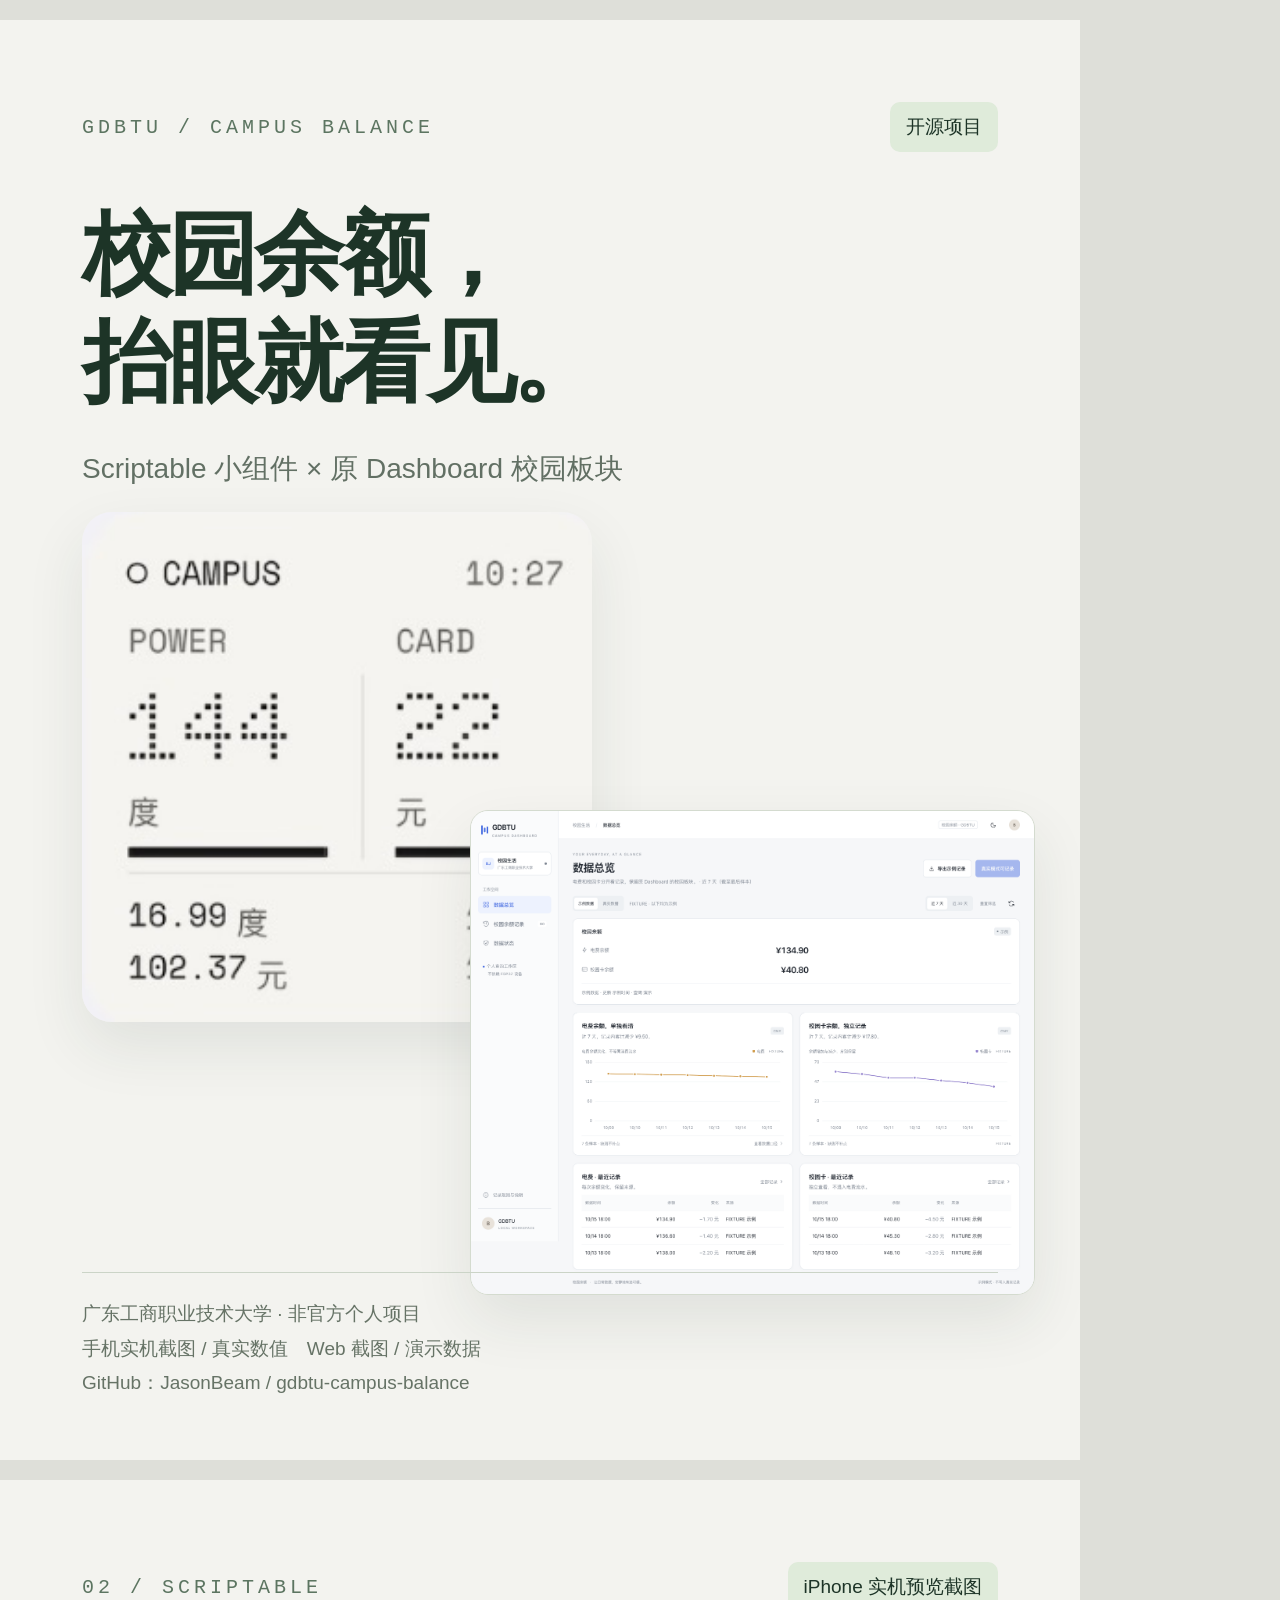
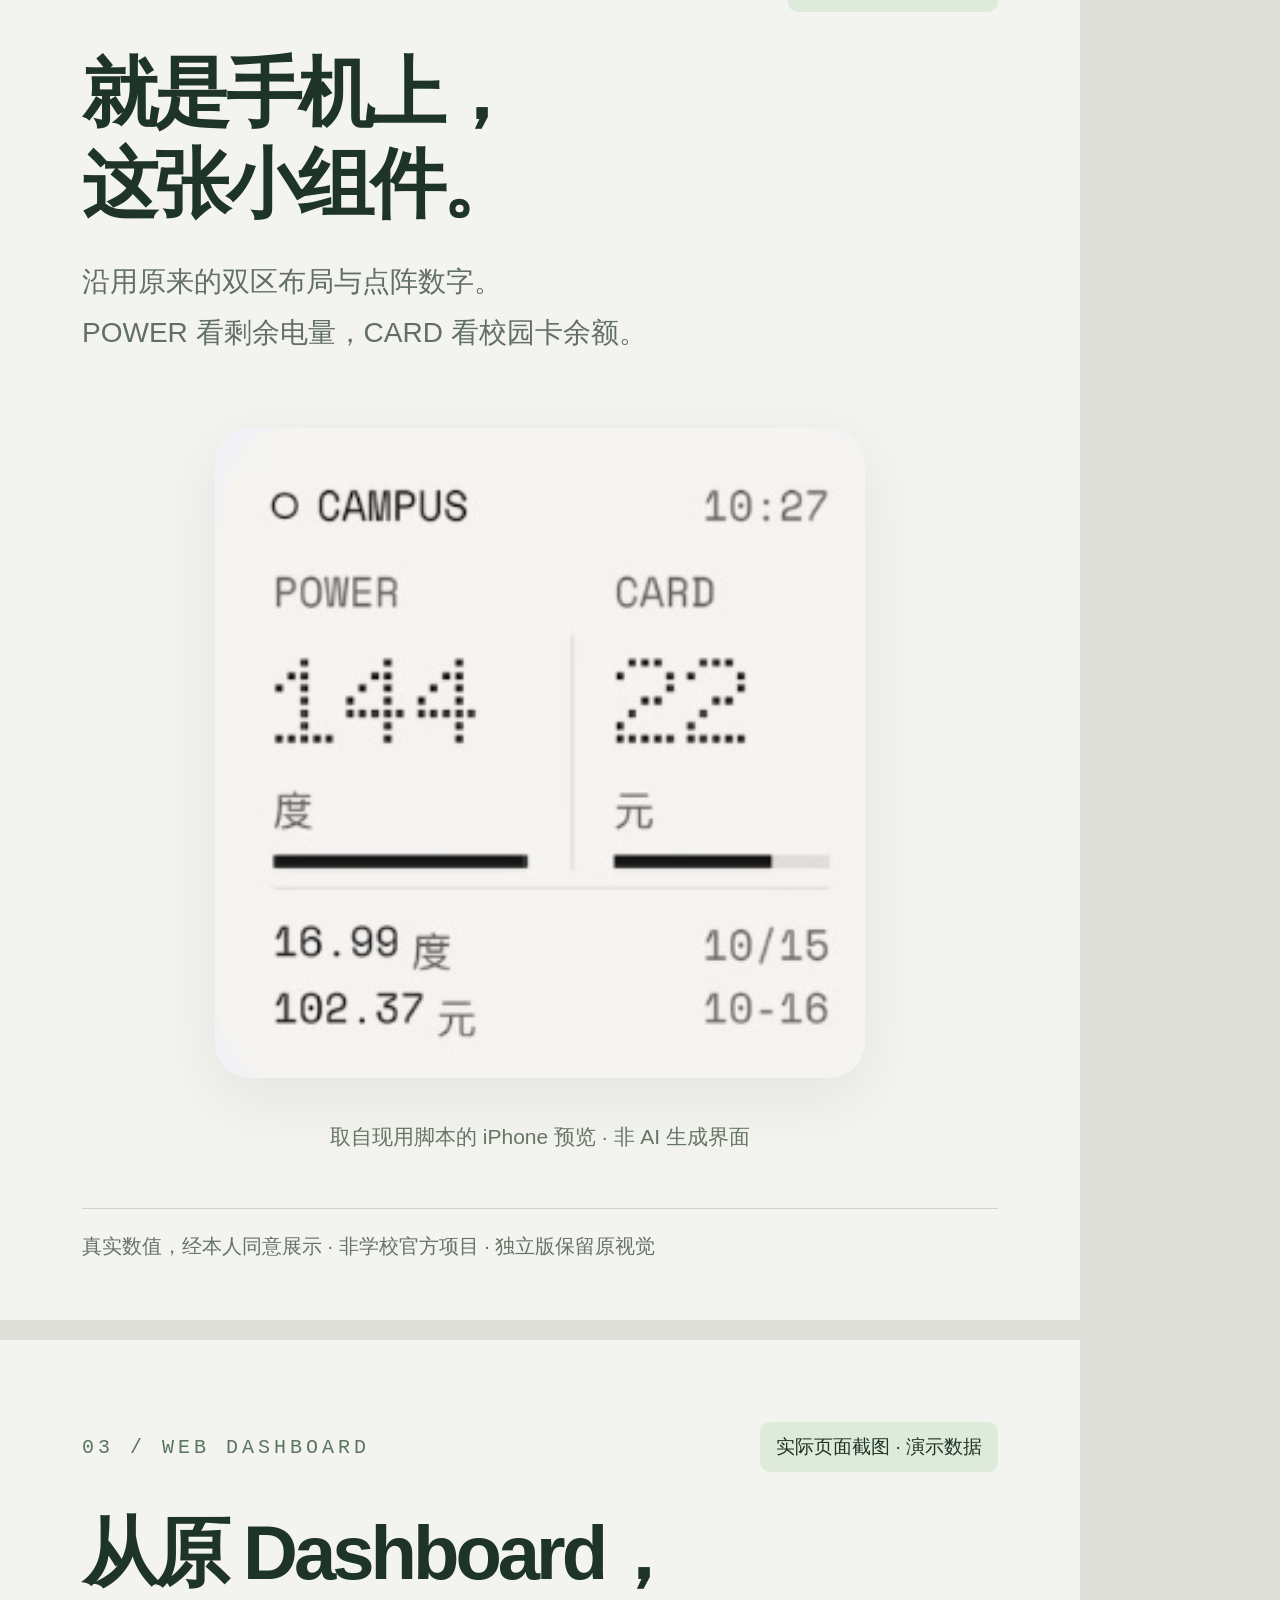
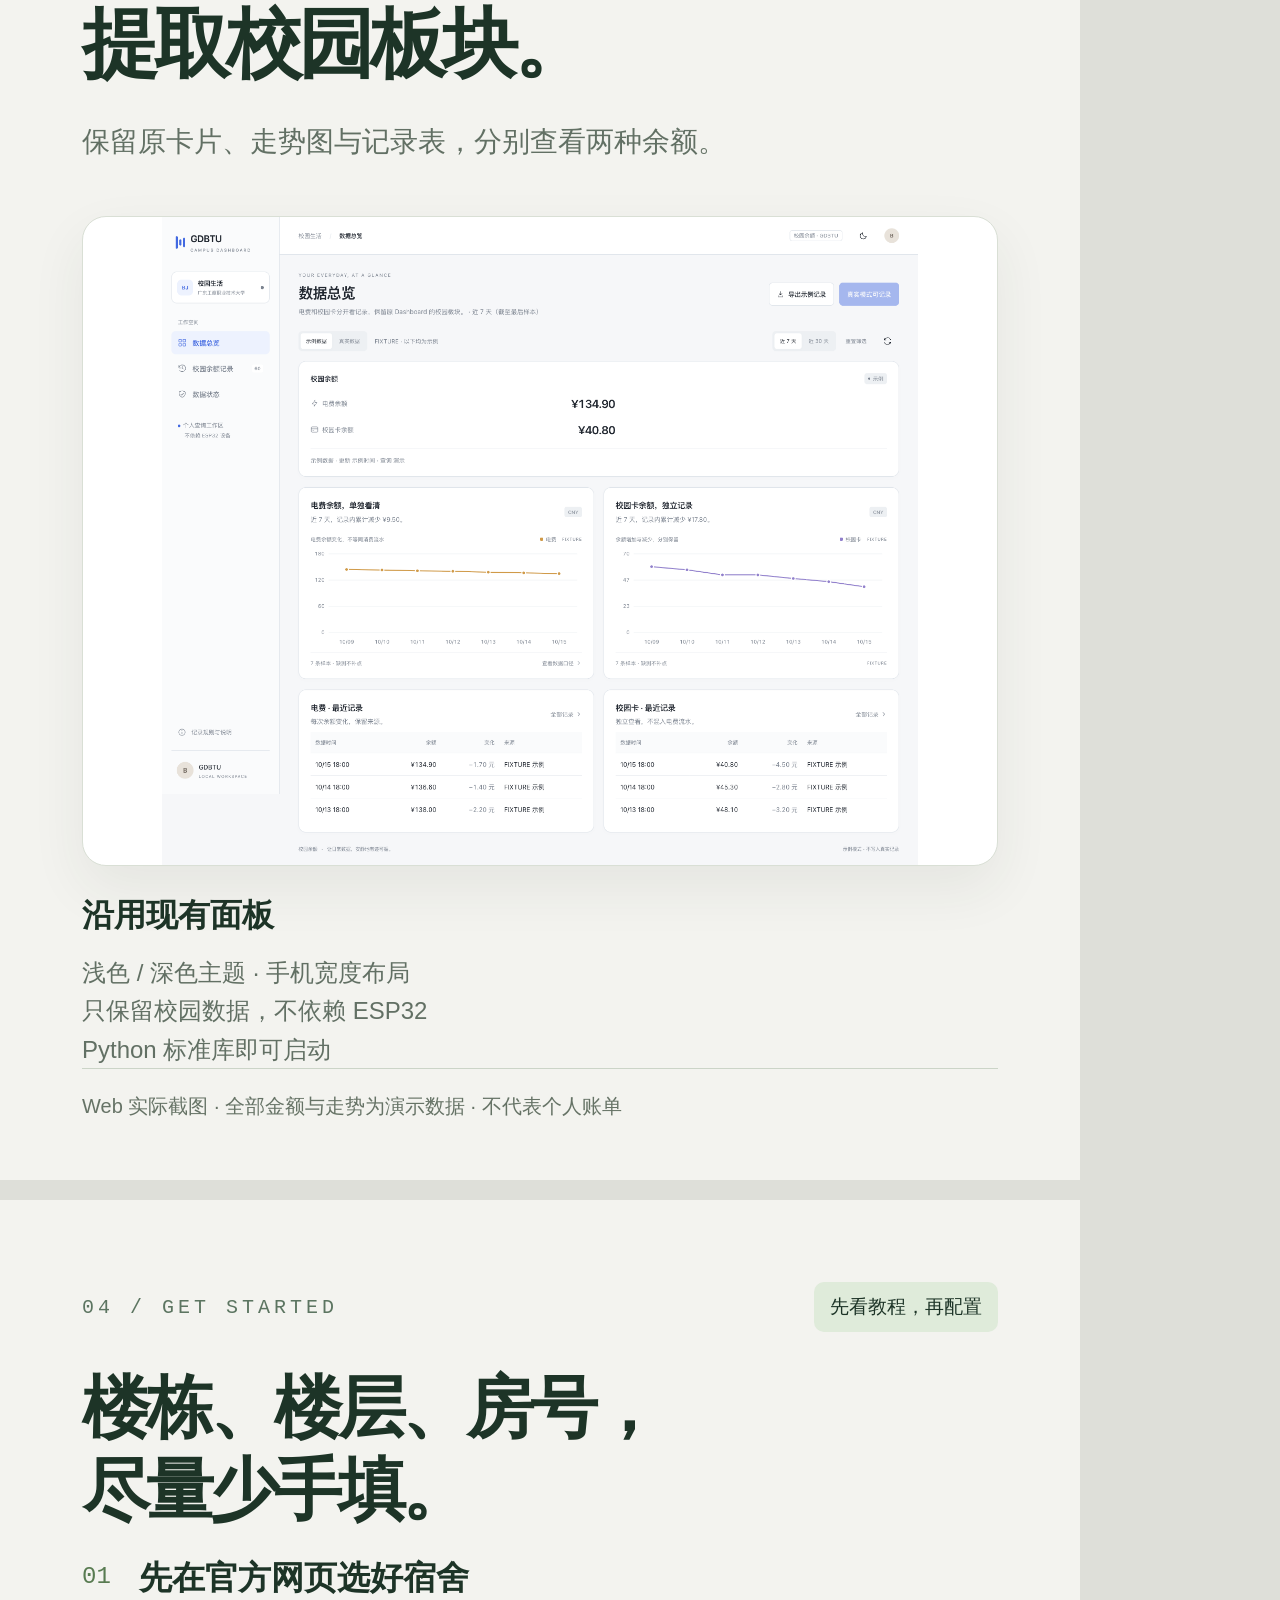
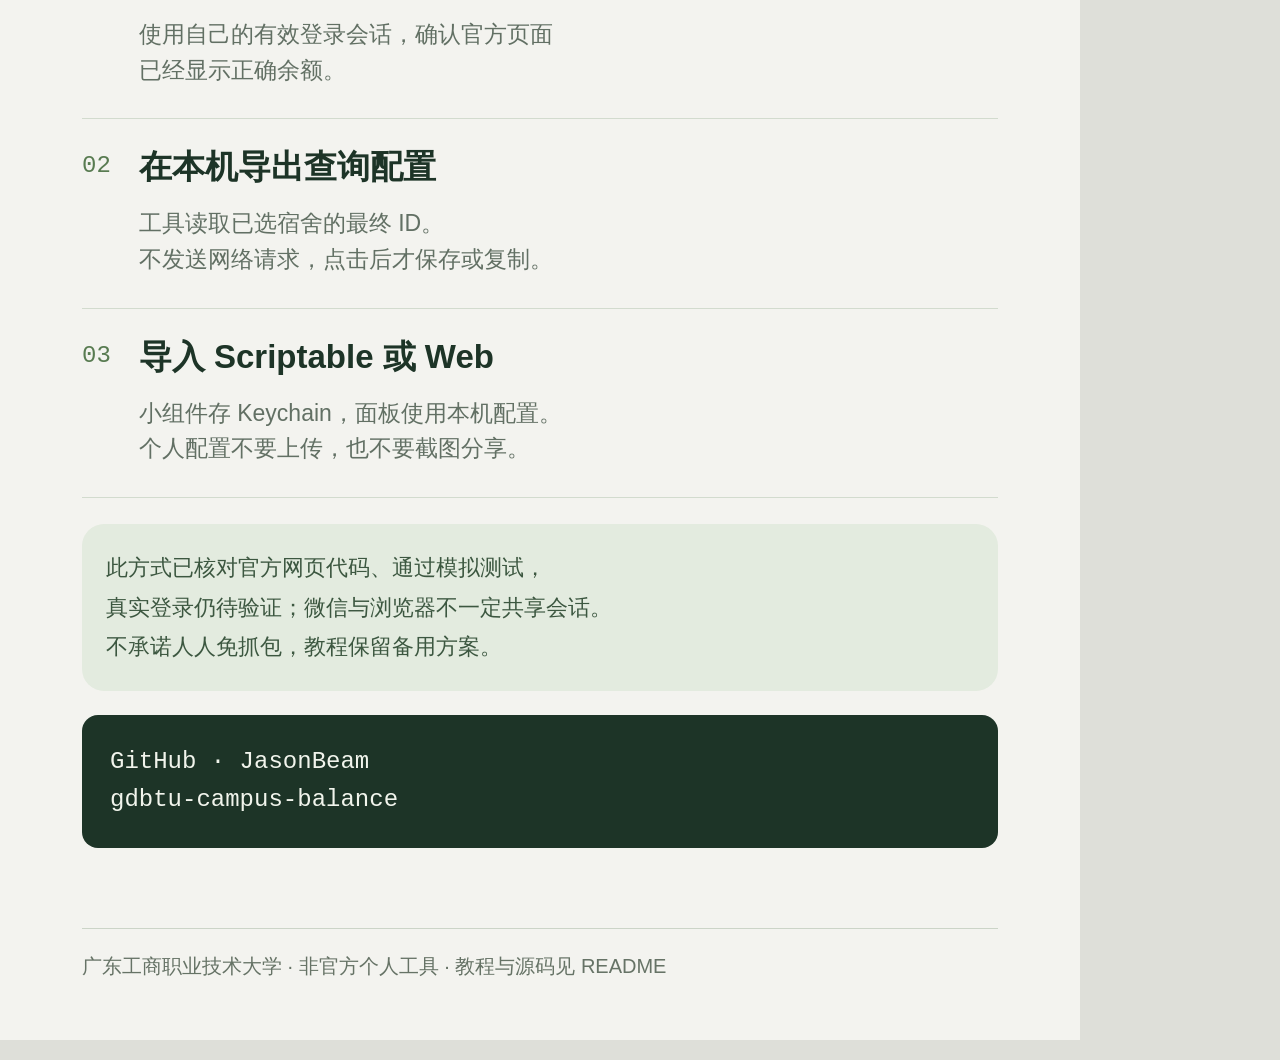
==== social/story.html @ 5266a42a "Extract GDBTU campus balances with original widgets, dashboard and setup guide" ====
<!doctype html><html lang="zh-CN"><head><meta charset="utf-8"><title>校园余额 · 发布配图</title><style>
*{box-sizing:border-box}body{margin:0;background:#dedfd9;color:#1d3427;font-family:-apple-system,BlinkMacSystemFont,"PingFang SC",sans-serif}section{width:1080px;height:1440px;padding:82px;position:relative;background:#f3f3ef;overflow:hidden;margin:20px 0}.eyebrow{font:20px ui-monospace,monospace;letter-spacing:4px;color:#5c7561}h1{font-size:76px;letter-spacing:-4px;line-height:1.2;font-weight:650;margin:35px 0 26px}p{font-size:28px;line-height:1.8;color:#627064}.top{display:flex;justify-content:space-between;align-items:center}.tag{padding:12px 16px;border-radius:10px;background:#dfebda;font-size:19px}.desktop{width:100%;border:1px solid #d9dfd5;border-radius:24px;box-shadow:0 22px 55px #24372912;margin-top:30px}.phone{width:305px;border:9px solid #28332b;border-radius:37px;position:absolute;right:85px;bottom:170px;box-shadow:0 25px 50px #0002}.caption{position:absolute;bottom:60px;font-size:20px;color:#667366;border-top:1px solid #cbd4c7;padding-top:24px;width:916px}.info{margin-top:50px;width:520px}h2{font-size:39px;margin:0 0 16px}.line{display:flex;gap:28px;margin:40px 0;padding-bottom:35px;border-bottom:1px solid #d2dbce}.num{font:24px ui-monospace,monospace;flex:none;margin-top:7px;color:#587b51}.line p{font-size:25px;line-height:1.65;margin:8px 0}.warning{background:#e3ebdf;border-radius:22px;padding:30px;font-size:24px;line-height:1.8;color:#3c5740}.repo{background:#1d3427;color:#f1f4ec;padding:28px;border-radius:16px;font:26px ui-monospace,monospace;margin-top:32px;line-height:1.6;overflow-wrap:anywhere}.small{font-size:21px;color:#677765}
</style><style>#dashboard .desktop{height:650px;object-fit:contain;background:#fff;margin-top:20px}#dashboard .info{margin-top:24px!important}#dashboard .info h2{font-size:32px}#dashboard .info p{font-size:24px;line-height:1.6;margin-top:8px}#setup h1{font-size:68px}#setup .line{margin:26px 0;padding-bottom:22px}#setup h2{font-size:33px}#setup .line p{font-size:23px;line-height:1.55}#setup .warning{font-size:22px;padding:24px}#setup .repo{font-size:24px;margin-top:24px}#cover h1{font-size:90px;margin-top:48px}#cover .hero-widget{position:absolute;left:82px;top:492px;width:510px;height:510px;overflow:hidden;border-radius:30px;box-shadow:0 25px 60px #203b2817}#cover .hero-widget img{position:absolute;width:1412px;max-width:none;left:-442px;top:-1465px}#cover .hero-dashboard{position:absolute;left:470px;top:790px;width:565px;border-radius:18px;border:1px solid #d4dbcf;box-shadow:0 25px 60px #203b2817}#cover .caption{font-size:19px;line-height:1.8}</style></head><body>
<section id="cover"><div class="top"><span class="eyebrow">GDBTU / CAMPUS BALANCE</span><span class="tag">开源项目</span></div><h1>校园余额，<br>抬眼就看见。</h1><p>Scriptable 小组件 × 原 Dashboard 校园板块</p><div class="hero-widget"><img src="../docs/images/scriptable-iphone-real.png" alt="手机现用小组件真实截图局部"></div><img class="hero-dashboard" src="../docs/images/dashboard-desktop.png" alt="提取后的真实 Web 截图，演示数据"><div class="caption">广东工商职业技术大学 · 非官方个人项目<br>手机实机截图 / 真实数值　Web 截图 / 演示数据<br>GitHub：JasonBeam / gdbtu-campus-balance</div></section>
<section id="widget"><div class="top"><span class="eyebrow">02 / SCRIPTABLE</span><span class="tag">iPhone 实机预览截图</span></div><h1>就是手机上，<br>这张小组件。</h1><p>沿用原来的双区布局与点阵数字。<br>POWER 看剩余电量，CARD 看校园卡余额。</p><div style="position:relative;width:650px;height:650px;overflow:hidden;border-radius:36px;margin:70px auto 0;box-shadow:0 20px 70px #23372912"><img src="../docs/images/scriptable-iphone-real.png" alt="现用小组件实机截图局部，真实数值" style="position:absolute;width:1800px;max-width:none;left:-564px;top:-1868px"></div><p class="small" style="text-align:center;margin-top:40px">取自现用脚本的 iPhone 预览 · 非 AI 生成界面</p><div class="caption">真实数值，经本人同意展示 · 非学校官方项目 · 独立版保留原视觉</div></section>
<section id="dashboard"><div class="top"><span class="eyebrow">03 / WEB DASHBOARD</span><span class="tag">实际页面截图 · 演示数据</span></div><h1>从原 Dashboard，<br>提取校园板块。</h1><p>保留原卡片、走势图与记录表，分别查看两种余额。</p><img class="desktop" src="../docs/images/dashboard-desktop.png" alt="实际桌面 Web 截图，演示数据"><div class="info" style="width:850px;margin-top:40px"><h2>沿用现有面板</h2><p>浅色 / 深色主题 · 手机宽度布局<br>只保留校园数据，不依赖 ESP32<br>Python 标准库即可启动</p></div><div class="caption">Web 实际截图 · 全部金额与走势为演示数据 · 不代表个人账单</div></section>
<section id="setup"><div class="top"><span class="eyebrow">04 / GET STARTED</span><span class="tag">先看教程，再配置</span></div><h1>楼栋、楼层、房号，<br>尽量少手填。</h1><div class="line"><span class="num">01</span><div><h2>先在官方网页选好宿舍</h2><p>使用自己的有效登录会话，确认官方页面<br>已经显示正确余额。</p></div></div><div class="line"><span class="num">02</span><div><h2>在本机导出查询配置</h2><p>工具读取已选宿舍的最终 ID。<br>不发送网络请求，点击后才保存或复制。</p></div></div><div class="line"><span class="num">03</span><div><h2>导入 Scriptable 或 Web</h2><p>小组件存 Keychain，面板使用本机配置。<br>个人配置不要上传，也不要截图分享。</p></div></div><div class="warning">此方式已核对官方网页代码、通过模拟测试，<br>真实登录仍待验证；微信与浏览器不一定共享会话。<br>不承诺人人免抓包，教程保留备用方案。</div><div class="repo">GitHub · JasonBeam<br>gdbtu-campus-balance</div><div class="caption">广东工商职业技术大学 · 非官方个人工具 · 教程与源码见 README</div></section>
</body></html>
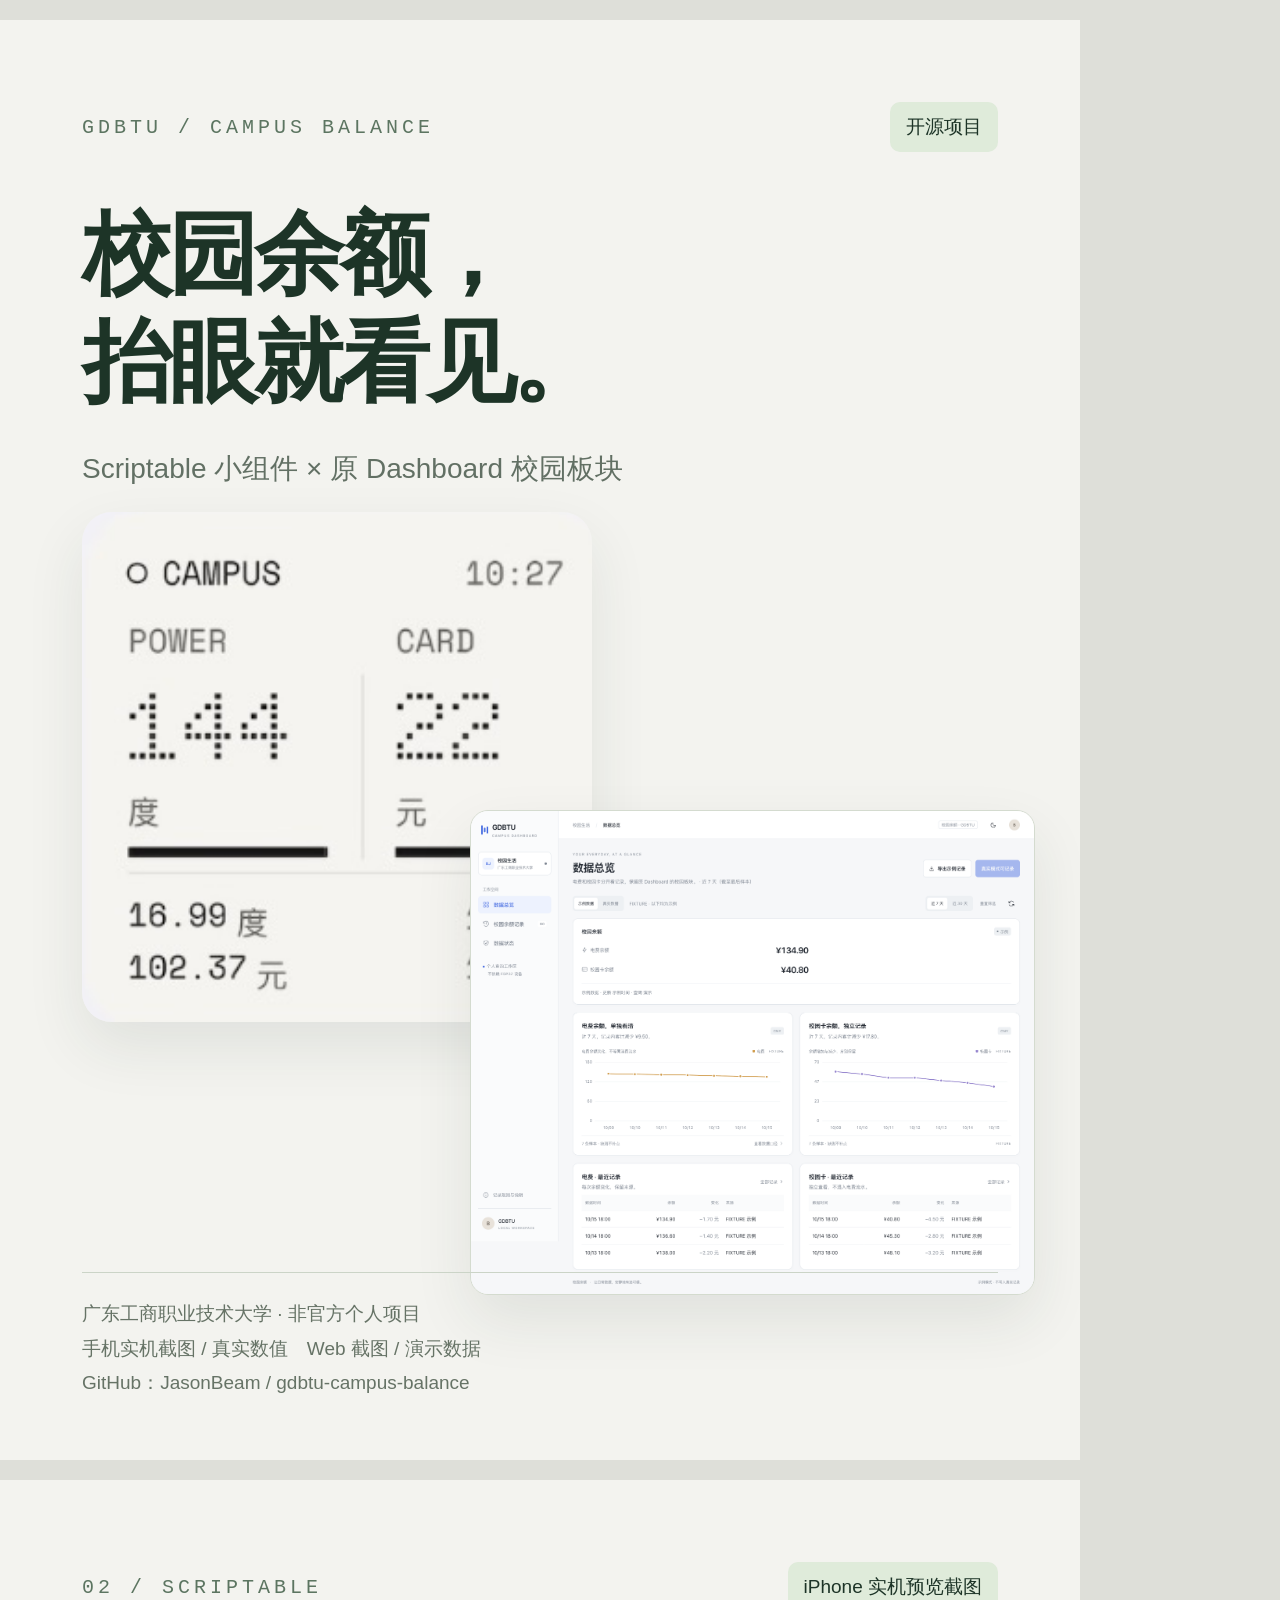
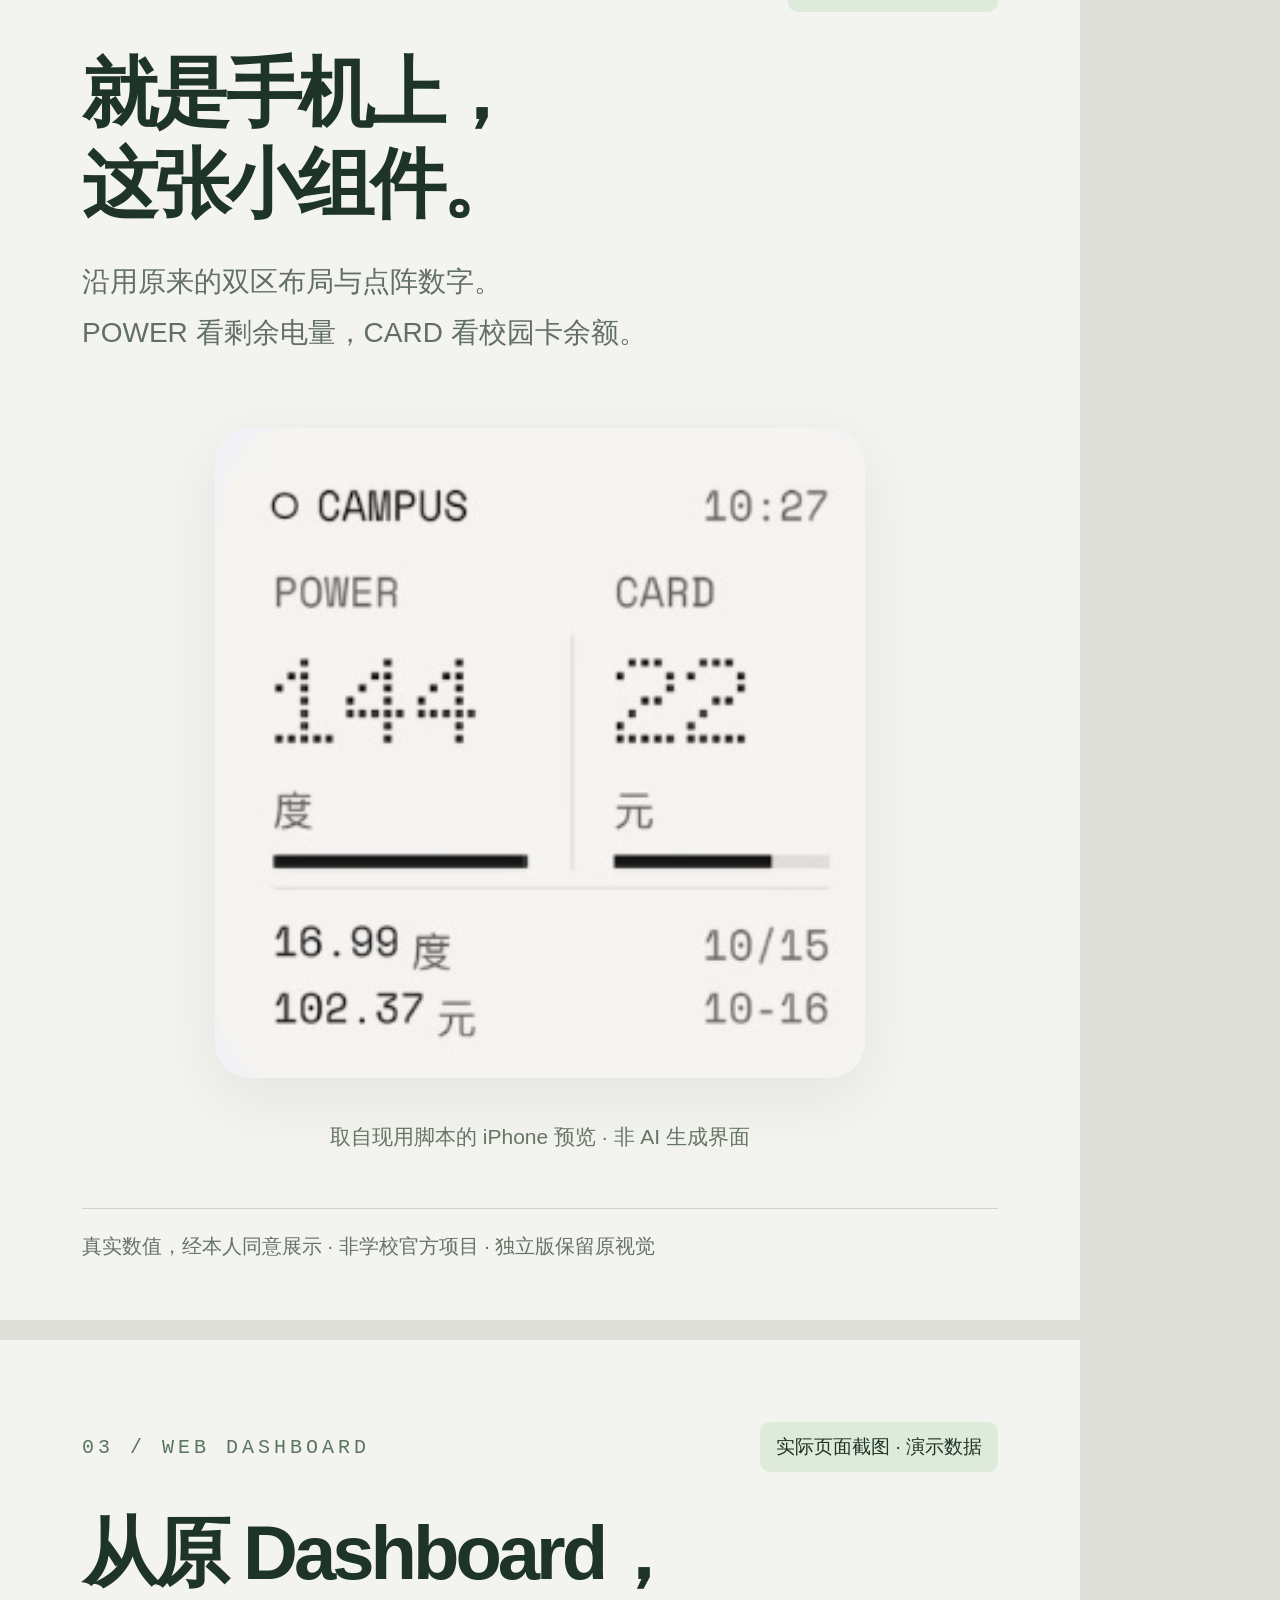
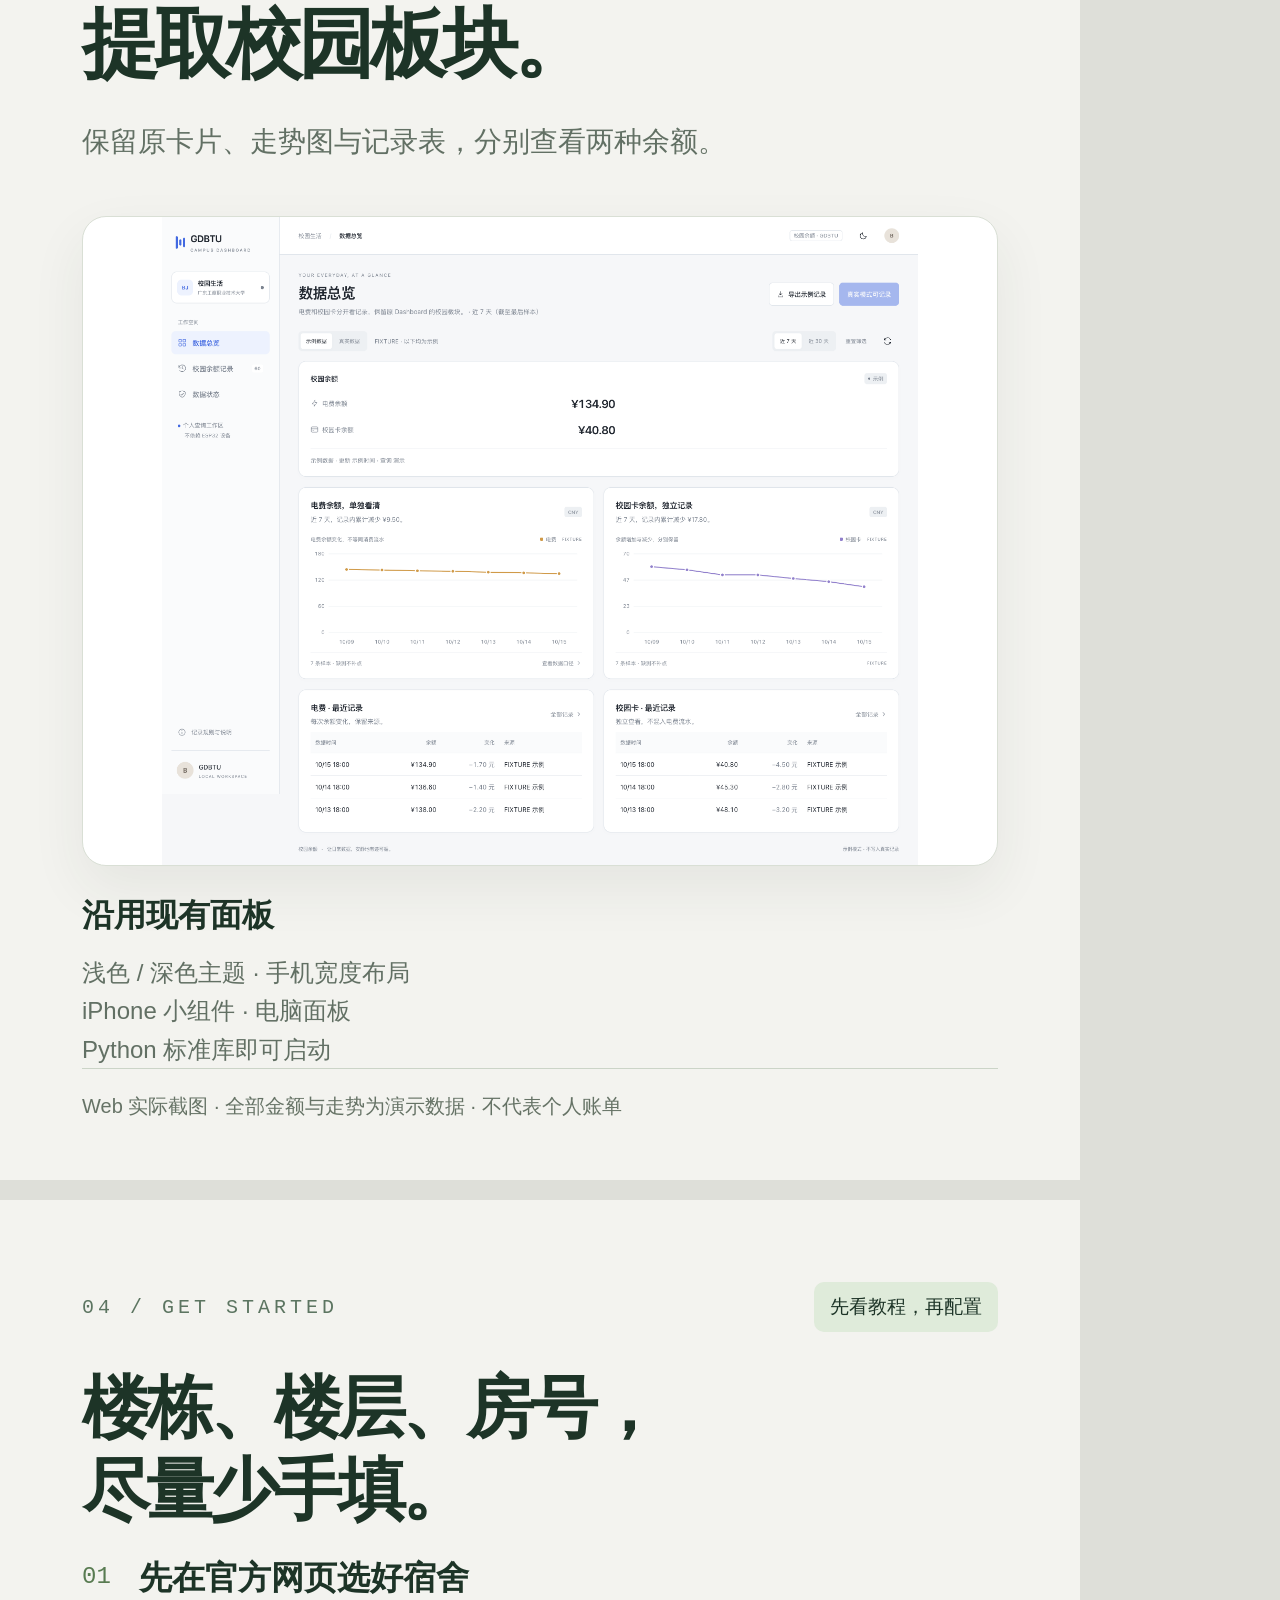
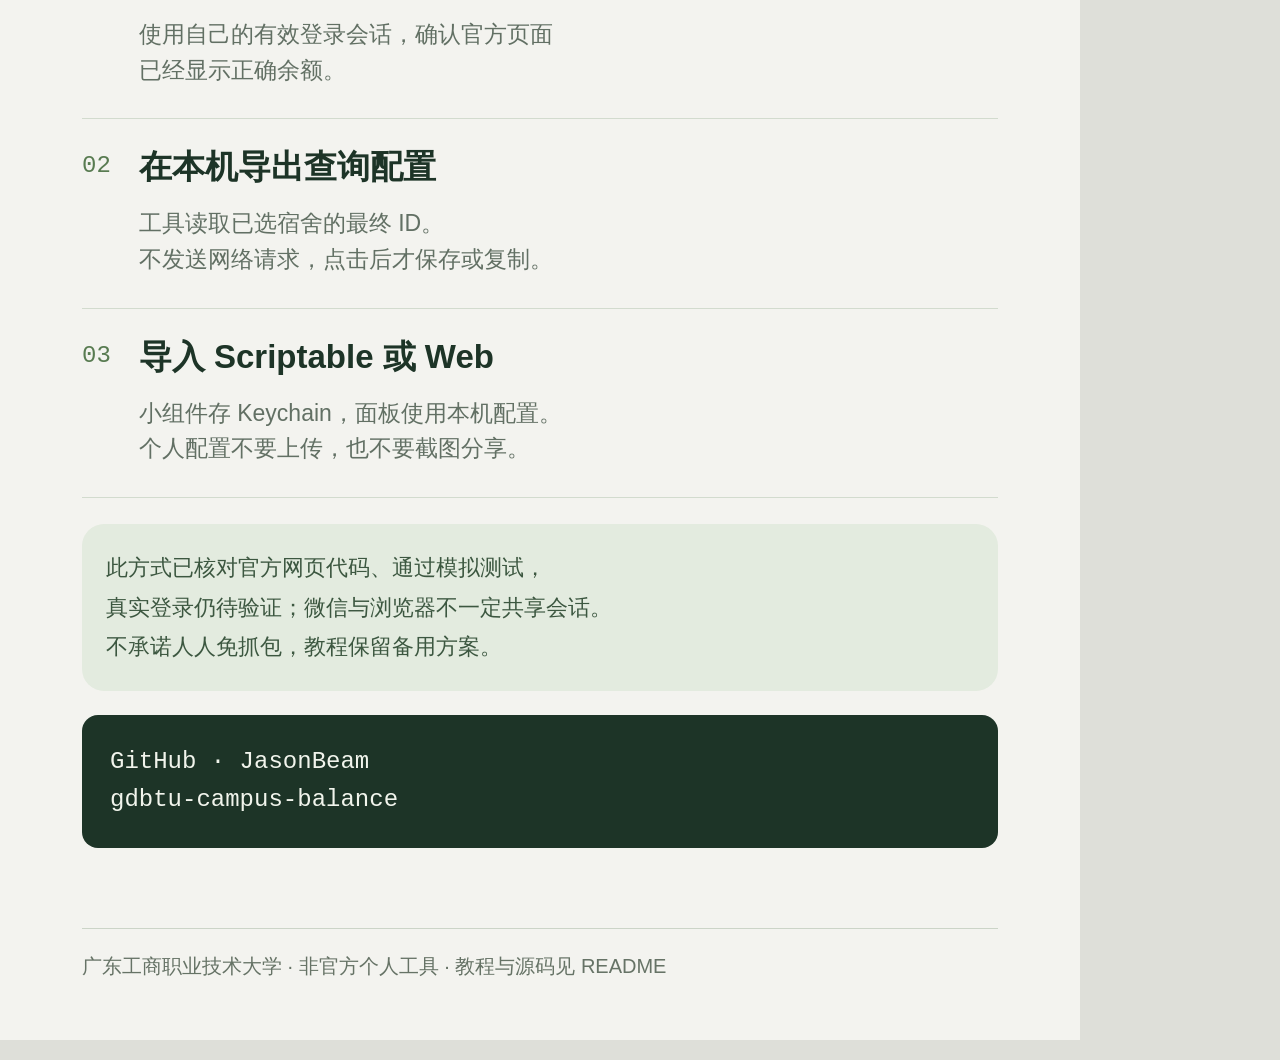
==== commit fcfc022e: "docs: focus on iPhone and desktop, clarify optional hardware and Android status" ====
--- a/social/story.html
+++ b/social/story.html
@@ -3,6 +3,6 @@
 </style><style>#dashboard .desktop{height:650px;object-fit:contain;background:#fff;margin-top:20px}#dashboard .info{margin-top:24px!important}#dashboard .info h2{font-size:32px}#dashboard .info p{font-size:24px;line-height:1.6;margin-top:8px}#setup h1{font-size:68px}#setup .line{margin:26px 0;padding-bottom:22px}#setup h2{font-size:33px}#setup .line p{font-size:23px;line-height:1.55}#setup .warning{font-size:22px;padding:24px}#setup .repo{font-size:24px;margin-top:24px}#cover h1{font-size:90px;margin-top:48px}#cover .hero-widget{position:absolute;left:82px;top:492px;width:510px;height:510px;overflow:hidden;border-radius:30px;box-shadow:0 25px 60px #203b2817}#cover .hero-widget img{position:absolute;width:1412px;max-width:none;left:-442px;top:-1465px}#cover .hero-dashboard{position:absolute;left:470px;top:790px;width:565px;border-radius:18px;border:1px solid #d4dbcf;box-shadow:0 25px 60px #203b2817}#cover .caption{font-size:19px;line-height:1.8}</style></head><body>
 <section id="cover"><div class="top"><span class="eyebrow">GDBTU / CAMPUS BALANCE</span><span class="tag">开源项目</span></div><h1>校园余额，<br>抬眼就看见。</h1><p>Scriptable 小组件 × 原 Dashboard 校园板块</p><div class="hero-widget"><img src="../docs/images/scriptable-iphone-real.png" alt="手机现用小组件真实截图局部"></div><img class="hero-dashboard" src="../docs/images/dashboard-desktop.png" alt="提取后的真实 Web 截图，演示数据"><div class="caption">广东工商职业技术大学 · 非官方个人项目<br>手机实机截图 / 真实数值　Web 截图 / 演示数据<br>GitHub：JasonBeam / gdbtu-campus-balance</div></section>
 <section id="widget"><div class="top"><span class="eyebrow">02 / SCRIPTABLE</span><span class="tag">iPhone 实机预览截图</span></div><h1>就是手机上，<br>这张小组件。</h1><p>沿用原来的双区布局与点阵数字。<br>POWER 看剩余电量，CARD 看校园卡余额。</p><div style="position:relative;width:650px;height:650px;overflow:hidden;border-radius:36px;margin:70px auto 0;box-shadow:0 20px 70px #23372912"><img src="../docs/images/scriptable-iphone-real.png" alt="现用小组件实机截图局部，真实数值" style="position:absolute;width:1800px;max-width:none;left:-564px;top:-1868px"></div><p class="small" style="text-align:center;margin-top:40px">取自现用脚本的 iPhone 预览 · 非 AI 生成界面</p><div class="caption">真实数值，经本人同意展示 · 非学校官方项目 · 独立版保留原视觉</div></section>
-<section id="dashboard"><div class="top"><span class="eyebrow">03 / WEB DASHBOARD</span><span class="tag">实际页面截图 · 演示数据</span></div><h1>从原 Dashboard，<br>提取校园板块。</h1><p>保留原卡片、走势图与记录表，分别查看两种余额。</p><img class="desktop" src="../docs/images/dashboard-desktop.png" alt="实际桌面 Web 截图，演示数据"><div class="info" style="width:850px;margin-top:40px"><h2>沿用现有面板</h2><p>浅色 / 深色主题 · 手机宽度布局<br>只保留校园数据，不依赖 ESP32<br>Python 标准库即可启动</p></div><div class="caption">Web 实际截图 · 全部金额与走势为演示数据 · 不代表个人账单</div></section>
+<section id="dashboard"><div class="top"><span class="eyebrow">03 / WEB DASHBOARD</span><span class="tag">实际页面截图 · 演示数据</span></div><h1>从原 Dashboard，<br>提取校园板块。</h1><p>保留原卡片、走势图与记录表，分别查看两种余额。</p><img class="desktop" src="../docs/images/dashboard-desktop.png" alt="实际桌面 Web 截图，演示数据"><div class="info" style="width:850px;margin-top:40px"><h2>沿用现有面板</h2><p>浅色 / 深色主题 · 手机宽度布局<br>iPhone 小组件 · 电脑面板<br>Python 标准库即可启动</p></div><div class="caption">Web 实际截图 · 全部金额与走势为演示数据 · 不代表个人账单</div></section>
 <section id="setup"><div class="top"><span class="eyebrow">04 / GET STARTED</span><span class="tag">先看教程，再配置</span></div><h1>楼栋、楼层、房号，<br>尽量少手填。</h1><div class="line"><span class="num">01</span><div><h2>先在官方网页选好宿舍</h2><p>使用自己的有效登录会话，确认官方页面<br>已经显示正确余额。</p></div></div><div class="line"><span class="num">02</span><div><h2>在本机导出查询配置</h2><p>工具读取已选宿舍的最终 ID。<br>不发送网络请求，点击后才保存或复制。</p></div></div><div class="line"><span class="num">03</span><div><h2>导入 Scriptable 或 Web</h2><p>小组件存 Keychain，面板使用本机配置。<br>个人配置不要上传，也不要截图分享。</p></div></div><div class="warning">此方式已核对官方网页代码、通过模拟测试，<br>真实登录仍待验证；微信与浏览器不一定共享会话。<br>不承诺人人免抓包，教程保留备用方案。</div><div class="repo">GitHub · JasonBeam<br>gdbtu-campus-balance</div><div class="caption">广东工商职业技术大学 · 非官方个人工具 · 教程与源码见 README</div></section>
 </body></html>
